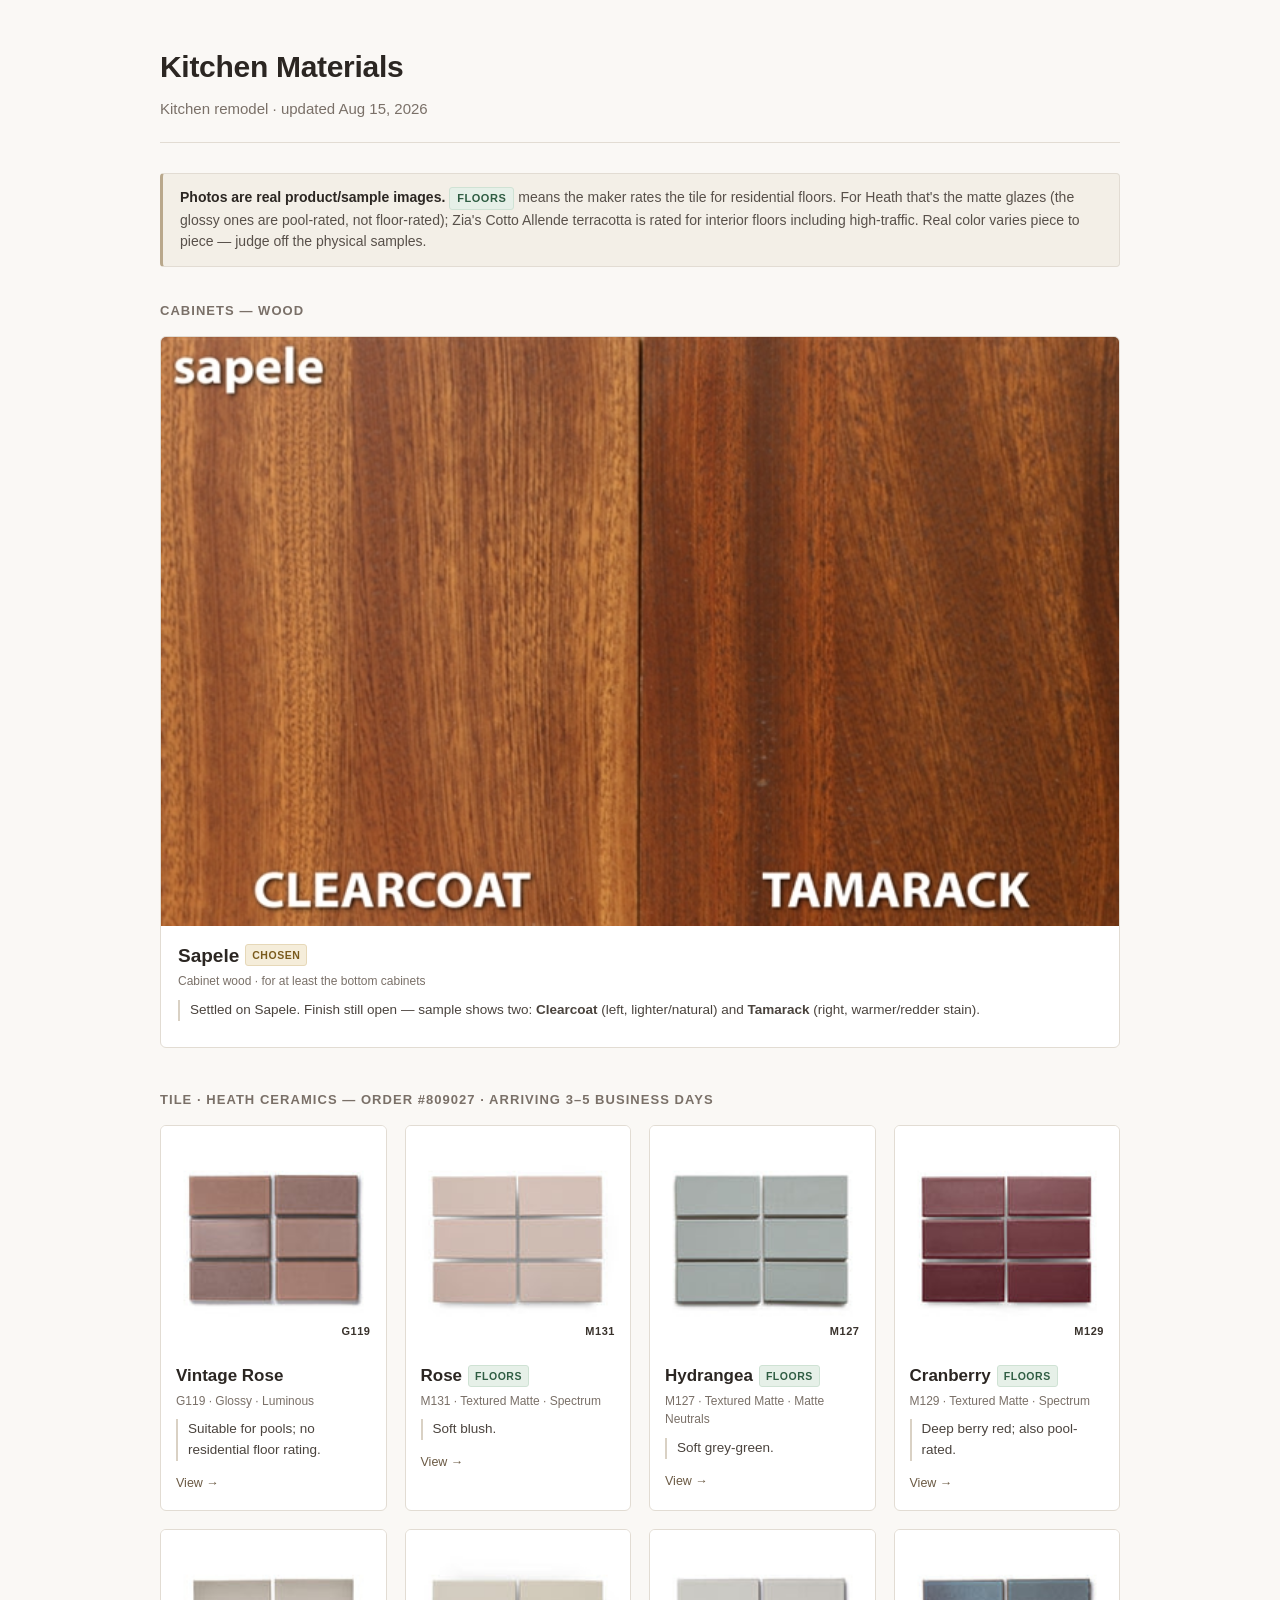
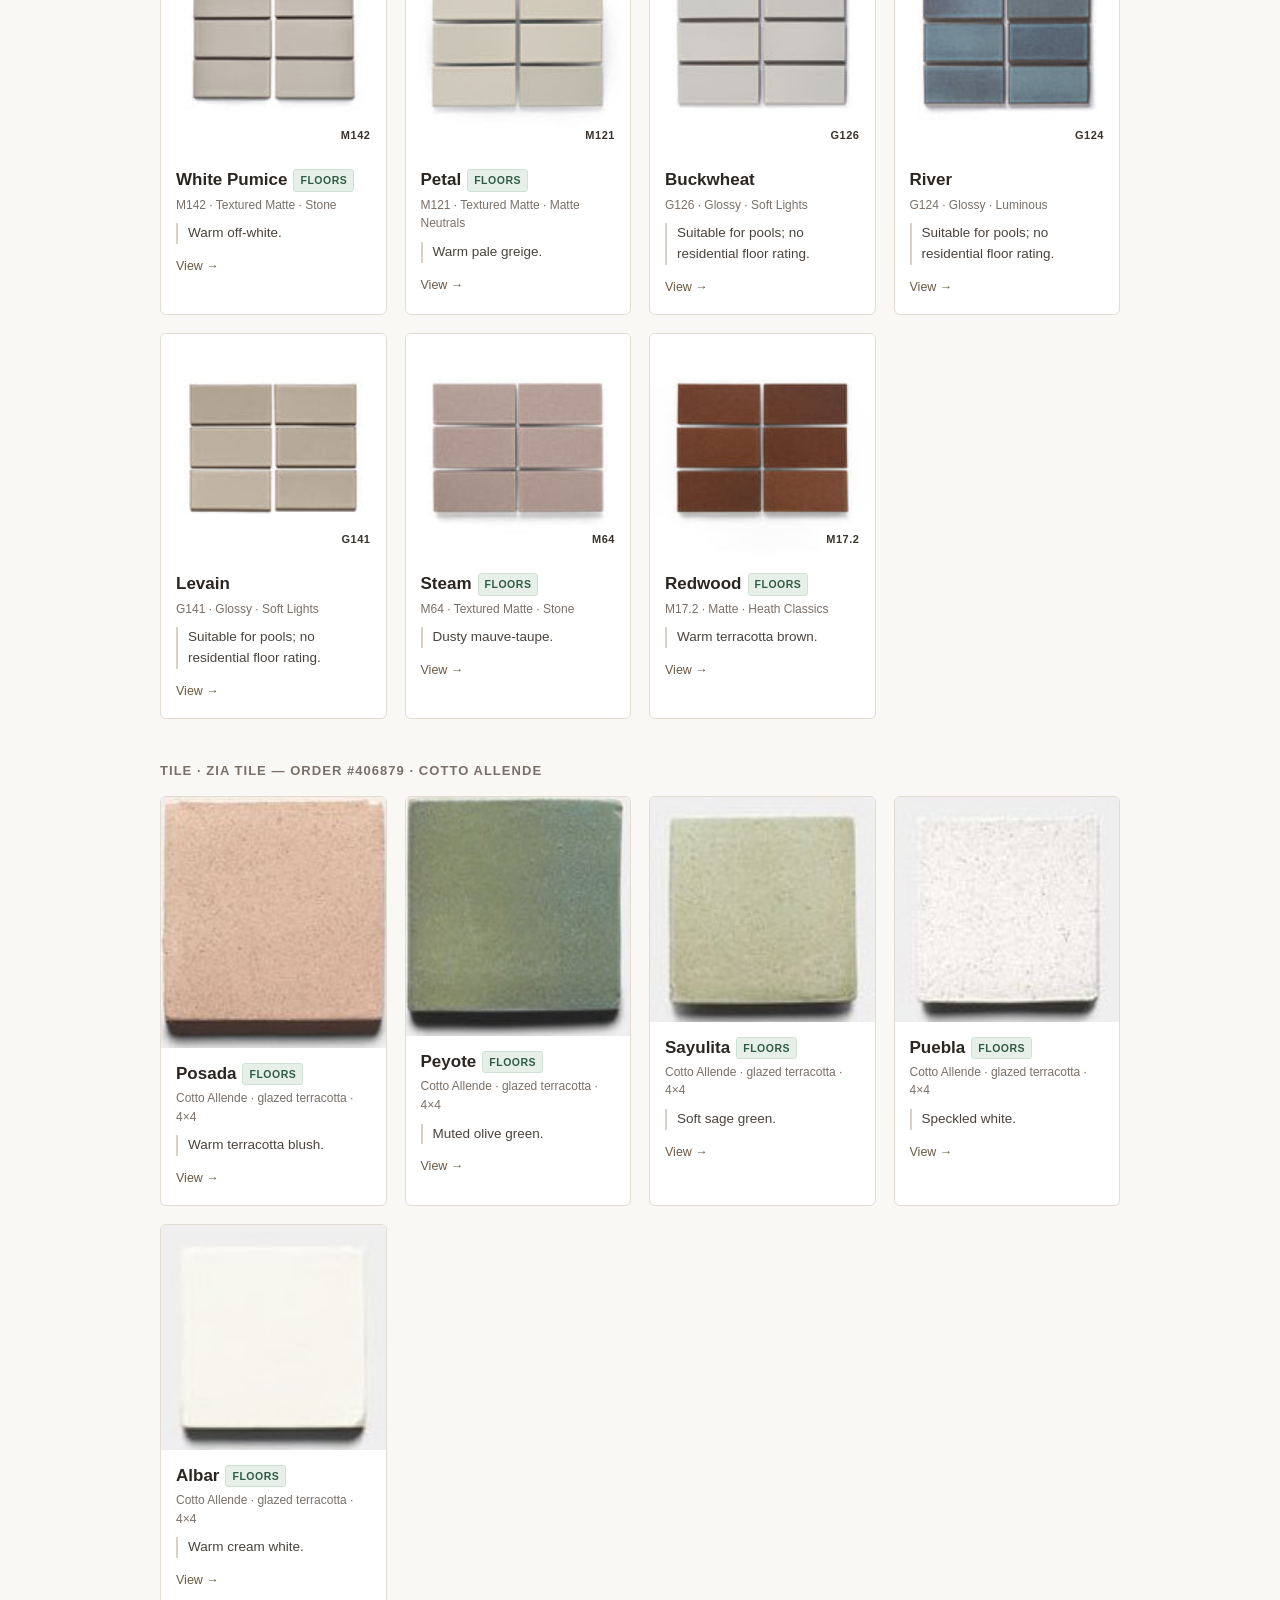
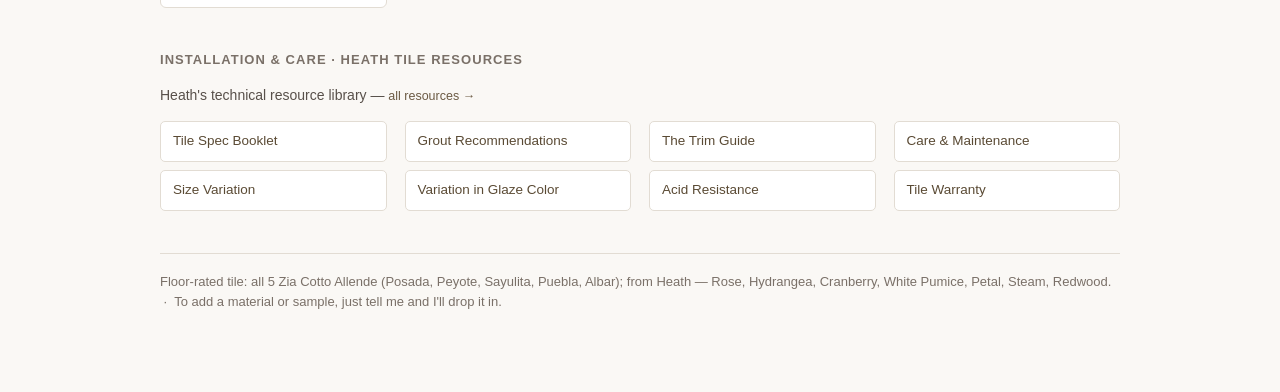
==== index.html @ 1eb3505c "first commit" ====
<!DOCTYPE html>
<html lang="en">
<head>
<meta charset="utf-8">
<meta name="viewport" content="width=device-width, initial-scale=1">
<title>Kitchen Materials — Samples</title>
<style>
  :root { --ink:#2b2622; --muted:#7a7068; --line:#e2dcd3; --bg:#faf8f5; --card:#fff; }
  * { box-sizing:border-box; }
  body { margin:0; padding:44px 24px 80px; background:var(--bg); color:var(--ink);
    font:16px/1.55 -apple-system,BlinkMacSystemFont,"Segoe UI",Helvetica,Arial,sans-serif; }
  .wrap { max-width:960px; margin:0 auto; }
  header { border-bottom:1px solid var(--line); padding-bottom:22px; margin-bottom:30px; }
  h1 { font-size:30px; font-weight:600; letter-spacing:-.01em; margin:0 0 6px; }
  .sub { color:var(--muted); font-size:15px; margin:0; }
  .note { background:#f3efe7; border:1px solid var(--line); border-left:3px solid #b9a88c;
    border-radius:4px; padding:13px 17px; font-size:14px; color:#58504a; margin:0 0 34px; }
  .note strong { color:var(--ink); }
  .legend { display:inline-block; font-size:11px; font-weight:700; letter-spacing:.05em;
    text-transform:uppercase; color:#2f5d43; background:#e6f0e8; border:1px solid #cfe2d4;
    border-radius:3px; padding:2px 7px; }
  h2 { font-size:13px; text-transform:uppercase; letter-spacing:.08em; color:var(--muted);
    font-weight:600; margin:0 0 15px; }
  section { margin-bottom:42px; }
  .grid { display:grid; grid-template-columns:repeat(auto-fill,minmax(210px,1fr)); gap:18px; }
  .card { background:var(--card); border:1px solid var(--line); border-radius:6px; overflow:hidden;
    display:flex; flex-direction:column; }
  .swatch { position:relative; background:#f0ebe3; aspect-ratio:1/1; }
  .swatch img { width:100%; height:100%; object-fit:cover; display:block; }
  .swatch .code { position:absolute; bottom:8px; right:9px; font-size:11px; letter-spacing:.05em;
    font-weight:600; padding:2px 6px; border-radius:3px; background:rgba(255,255,255,.82); color:#3a332d; }
  .body { padding:13px 15px 15px; }
  .name { font-size:17px; font-weight:600; margin:0 0 2px; display:flex; align-items:center; gap:6px; flex-wrap:wrap; }
  .meta { font-size:12px; color:var(--muted); margin:0 0 9px; }
  .why { font-size:13.5px; margin:0 0 9px; padding-left:10px; border-left:2px solid #d9d1c4; color:#4a433d; }
  a.link { font-size:12.5px; color:#6b5a44; text-decoration:none; }
  a.link:hover { text-decoration:underline; }
  .tag-floors { font-size:10.5px; font-weight:700; letter-spacing:.05em; text-transform:uppercase;
    color:#2f5d43; background:#e6f0e8; border:1px solid #cfe2d4; border-radius:3px; padding:2px 6px; }
  .tag-pick { font-size:10.5px; font-weight:700; letter-spacing:.05em; text-transform:uppercase;
    color:#7a5b1e; background:#f5edda; border:1px solid #e6d8b8; border-radius:3px; padding:2px 6px; }
  .cab { background:var(--card); border:1px solid var(--line); border-radius:6px; overflow:hidden; }
  .cab img { width:100%; display:block; }
  .cab .body { padding:15px 17px 17px; }
  .cab .name { font-size:19px; }
  footer { border-top:1px solid var(--line); padding-top:18px; font-size:13px; color:var(--muted); }
  ul.res { list-style:none; margin:0; padding:0; display:grid; grid-template-columns:repeat(auto-fill,minmax(220px,1fr)); gap:8px 18px; }
  ul.res li a { display:block; padding:9px 12px; background:var(--card); border:1px solid var(--line);
    border-radius:5px; font-size:13.5px; color:#5a4a34; text-decoration:none; }
  ul.res li a:hover { border-color:#c9bb9f; background:#fbf8f2; }
</style>
</head>
<body>
<div class="wrap">
  <header>
    <h1>Kitchen Materials</h1>
    <p class="sub">Kitchen remodel · updated Aug 15, 2026</p>
  </header>

  <p class="note">
    <strong>Photos are real product/sample images.</strong>
    <span class="legend">Floors</span> means the maker rates the tile for residential floors. For Heath that's the
    matte glazes (the glossy ones are pool-rated, not floor-rated); Zia's Cotto Allende terracotta is rated for
    interior floors including high-traffic. Real color varies piece to piece — judge off the physical samples.
  </p>

  <section>
    <h2>Cabinets — wood</h2>
    <div class="cab">
      <img src="[data-uri]" alt="Sapele wood in Clearcoat and Tamarack finishes">
      <div class="body">
        <p class="name">Sapele <span class="tag-pick">Chosen</span></p>
        <p class="meta">Cabinet wood · for at least the bottom cabinets</p>
        <p class="why">Settled on Sapele. Finish still open — sample shows two: <strong>Clearcoat</strong> (left,
        lighter/natural) and <strong>Tamarack</strong> (right, warmer/redder stain).</p>
      </div>
    </div>
  </section>

  <section>
    <h2>Tile · Heath Ceramics — order #809027 · arriving 3–5 business days</h2>
    <div class="grid">
      <div class="card">
        <div class="swatch"><img src="[data-uri]" alt="Vintage Rose tile" loading="lazy"><span class="code">G119</span></div>
        <div class="body">
          <p class="name">Vintage Rose </p>
          <p class="meta">G119 · Glossy · Luminous</p>
          <p class="why">Suitable for pools; no residential floor rating.</p>
          <a class="link" href="https://www.heathceramics.com/products/st-g119-vintage-rose-ceramic-tile" target="_blank" rel="noopener">View →</a>
        </div>
      </div>
      <div class="card">
        <div class="swatch"><img src="[data-uri]" alt="Rose tile" loading="lazy"><span class="code">M131</span></div>
        <div class="body">
          <p class="name">Rose <span class="tag-floors">Floors</span></p>
          <p class="meta">M131 · Textured Matte · Spectrum</p>
          <p class="why">Soft blush.</p>
          <a class="link" href="https://www.heathceramics.com/products/m131-rose-ceramic-tile" target="_blank" rel="noopener">View →</a>
        </div>
      </div>
      <div class="card">
        <div class="swatch"><img src="[data-uri]" alt="Hydrangea tile" loading="lazy"><span class="code">M127</span></div>
        <div class="body">
          <p class="name">Hydrangea <span class="tag-floors">Floors</span></p>
          <p class="meta">M127 · Textured Matte · Matte Neutrals</p>
          <p class="why">Soft grey-green.</p>
          <a class="link" href="https://www.heathceramics.com/products/m127-hydrangea-ceramic-tile" target="_blank" rel="noopener">View →</a>
        </div>
      </div>
      <div class="card">
        <div class="swatch"><img src="[data-uri]" alt="Cranberry tile" loading="lazy"><span class="code">M129</span></div>
        <div class="body">
          <p class="name">Cranberry <span class="tag-floors">Floors</span></p>
          <p class="meta">M129 · Textured Matte · Spectrum</p>
          <p class="why">Deep berry red; also pool-rated.</p>
          <a class="link" href="https://www.heathceramics.com/products/m129-cranberry-ceramic-tile" target="_blank" rel="noopener">View →</a>
        </div>
      </div>
      <div class="card">
        <div class="swatch"><img src="[data-uri]" alt="White Pumice tile" loading="lazy"><span class="code">M142</span></div>
        <div class="body">
          <p class="name">White Pumice <span class="tag-floors">Floors</span></p>
          <p class="meta">M142 · Textured Matte · Stone</p>
          <p class="why">Warm off-white.</p>
          <a class="link" href="https://www.heathceramics.com/products/st-m142-white-pumice-ceramic-tile" target="_blank" rel="noopener">View →</a>
        </div>
      </div>
      <div class="card">
        <div class="swatch"><img src="[data-uri]" alt="Petal tile" loading="lazy"><span class="code">M121</span></div>
        <div class="body">
          <p class="name">Petal <span class="tag-floors">Floors</span></p>
          <p class="meta">M121 · Textured Matte · Matte Neutrals</p>
          <p class="why">Warm pale greige.</p>
          <a class="link" href="https://www.heathceramics.com/products/m121-petal-ceramic-tile" target="_blank" rel="noopener">View →</a>
        </div>
      </div>
      <div class="card">
        <div class="swatch"><img src="[data-uri]" alt="Buckwheat tile" loading="lazy"><span class="code">G126</span></div>
        <div class="body">
          <p class="name">Buckwheat </p>
          <p class="meta">G126 · Glossy · Soft Lights</p>
          <p class="why">Suitable for pools; no residential floor rating.</p>
          <a class="link" href="https://www.heathceramics.com/products/st-g126-buckwheat-ceramic-tile" target="_blank" rel="noopener">View →</a>
        </div>
      </div>
      <div class="card">
        <div class="swatch"><img src="[data-uri]" alt="River tile" loading="lazy"><span class="code">G124</span></div>
        <div class="body">
          <p class="name">River </p>
          <p class="meta">G124 · Glossy · Luminous</p>
          <p class="why">Suitable for pools; no residential floor rating.</p>
          <a class="link" href="https://www.heathceramics.com/products/st-g124-river-ceramic-tile" target="_blank" rel="noopener">View →</a>
        </div>
      </div>
      <div class="card">
        <div class="swatch"><img src="[data-uri]" alt="Levain tile" loading="lazy"><span class="code">G141</span></div>
        <div class="body">
          <p class="name">Levain </p>
          <p class="meta">G141 · Glossy · Soft Lights</p>
          <p class="why">Suitable for pools; no residential floor rating.</p>
          <a class="link" href="https://www.heathceramics.com/products/sample-tile-2x4-levain" target="_blank" rel="noopener">View →</a>
        </div>
      </div>
      <div class="card">
        <div class="swatch"><img src="[data-uri]" alt="Steam tile" loading="lazy"><span class="code">M64</span></div>
        <div class="body">
          <p class="name">Steam <span class="tag-floors">Floors</span></p>
          <p class="meta">M64 · Textured Matte · Stone</p>
          <p class="why">Dusty mauve-taupe.</p>
          <a class="link" href="https://www.heathceramics.com/products/sample-tile-2x4-steam-ceramic-tile" target="_blank" rel="noopener">View →</a>
        </div>
      </div>
      <div class="card">
        <div class="swatch"><img src="[data-uri]" alt="Redwood tile" loading="lazy"><span class="code">M17.2</span></div>
        <div class="body">
          <p class="name">Redwood <span class="tag-floors">Floors</span></p>
          <p class="meta">M17.2 · Matte · Heath Classics</p>
          <p class="why">Warm terracotta brown.</p>
          <a class="link" href="https://www.heathceramics.com/products/m17-2-redwood-ceramic-tile" target="_blank" rel="noopener">View →</a>
        </div>
      </div>
    </div>
  </section>

  <section>
    <h2>Tile · Zia Tile — order #406879 · Cotto Allende</h2>
    <div class="grid">
      <div class="card">
        <div class="swatch"><img src="[data-uri]" alt="Posada tile" loading="lazy"></div>
        <div class="body">
          <p class="name">Posada <span class="tag-floors">Floors</span></p>
          <p class="meta">Cotto Allende · glazed terracotta · 4×4</p>
          <p class="why">Warm terracotta blush.</p>
          <a class="link" href="https://ziatile.com/products/posada-4x4" target="_blank" rel="noopener">View →</a>
        </div>
      </div>
      <div class="card">
        <div class="swatch"><img src="[data-uri]" alt="Peyote tile" loading="lazy"></div>
        <div class="body">
          <p class="name">Peyote <span class="tag-floors">Floors</span></p>
          <p class="meta">Cotto Allende · glazed terracotta · 4×4</p>
          <p class="why">Muted olive green.</p>
          <a class="link" href="https://ziatile.com/products/peyote-4x4" target="_blank" rel="noopener">View →</a>
        </div>
      </div>
      <div class="card">
        <div class="swatch"><img src="[data-uri]" alt="Sayulita tile" loading="lazy"></div>
        <div class="body">
          <p class="name">Sayulita <span class="tag-floors">Floors</span></p>
          <p class="meta">Cotto Allende · glazed terracotta · 4×4</p>
          <p class="why">Soft sage green.</p>
          <a class="link" href="https://ziatile.com/products/sayulita-4x4" target="_blank" rel="noopener">View →</a>
        </div>
      </div>
      <div class="card">
        <div class="swatch"><img src="[data-uri]" alt="Puebla tile" loading="lazy"></div>
        <div class="body">
          <p class="name">Puebla <span class="tag-floors">Floors</span></p>
          <p class="meta">Cotto Allende · glazed terracotta · 4×4</p>
          <p class="why">Speckled white.</p>
          <a class="link" href="https://ziatile.com/products/puebla-4x4" target="_blank" rel="noopener">View →</a>
        </div>
      </div>
      <div class="card">
        <div class="swatch"><img src="[data-uri]" alt="Albar tile" loading="lazy"></div>
        <div class="body">
          <p class="name">Albar <span class="tag-floors">Floors</span></p>
          <p class="meta">Cotto Allende · glazed terracotta · 4×4</p>
          <p class="why">Warm cream white.</p>
          <a class="link" href="https://ziatile.com/products/albar-4x4" target="_blank" rel="noopener">View →</a>
        </div>
      </div>
    </div>
  </section>

  <section>
    <h2>Installation &amp; care · Heath tile resources</h2>
    <p class="why" style="border:0;padding:0;margin:0 0 14px;color:#58504a;font-size:14px;">
      Heath's technical resource library —
      <a class="link" href="https://www.heathceramics.com/pages/heath-tile-resources" target="_blank" rel="noopener">all resources →</a>
    </p>
    <ul class="res">
      <li><a href="https://cdn.shopify.com/s/files/1/2116/7717/files/TileSpecBooklet-05_2026-YC_1.pdf" target="_blank" rel="noopener">Tile Spec Booklet</a></li>
      <li><a href="https://cdn.shopify.com/s/files/1/2116/7717/files/CEP-Grout-Recommendations-2026_YC-V2.pdf" target="_blank" rel="noopener">Grout Recommendations</a></li>
      <li><a href="https://cdn.shopify.com/s/files/1/2116/7717/files/Heath_Tile_CEP-The_Trim_Guide.pdf" target="_blank" rel="noopener">The Trim Guide</a></li>
      <li><a href="https://cdn.shopify.com/s/files/1/2116/7717/files/CEP-Care-Maintenance-2026_YC.pdf" target="_blank" rel="noopener">Care &amp; Maintenance</a></li>
      <li><a href="https://cdn.shopify.com/s/files/1/2116/7717/files/CEP-Size-Variation-2026_YC.pdf" target="_blank" rel="noopener">Size Variation</a></li>
      <li><a href="https://cdn.shopify.com/s/files/1/2116/7717/files/Heath_Tile_CEP-Variation_in_Glaze_Color.pdf" target="_blank" rel="noopener">Variation in Glaze Color</a></li>
      <li><a href="https://cdn.shopify.com/s/files/1/2116/7717/files/Heath_Tile_CEP-Acid_Resistance.pdf" target="_blank" rel="noopener">Acid Resistance</a></li>
      <li><a href="https://cdn.shopify.com/s/files/1/2116/7717/files/CEP-Tile-Warranty-2026_YC-V2.pdf" target="_blank" rel="noopener">Tile Warranty</a></li>
    </ul>
  </section>

  <footer>
    Floor-rated tile: all 5 Zia Cotto Allende (Posada, Peyote, Sayulita, Puebla, Albar); from Heath — Rose, Hydrangea, Cranberry, White Pumice, Petal, Steam, Redwood.
    &nbsp;·&nbsp; To add a material or sample, just tell me and I'll drop it in.
  </footer>
</div>
</body>
</html>
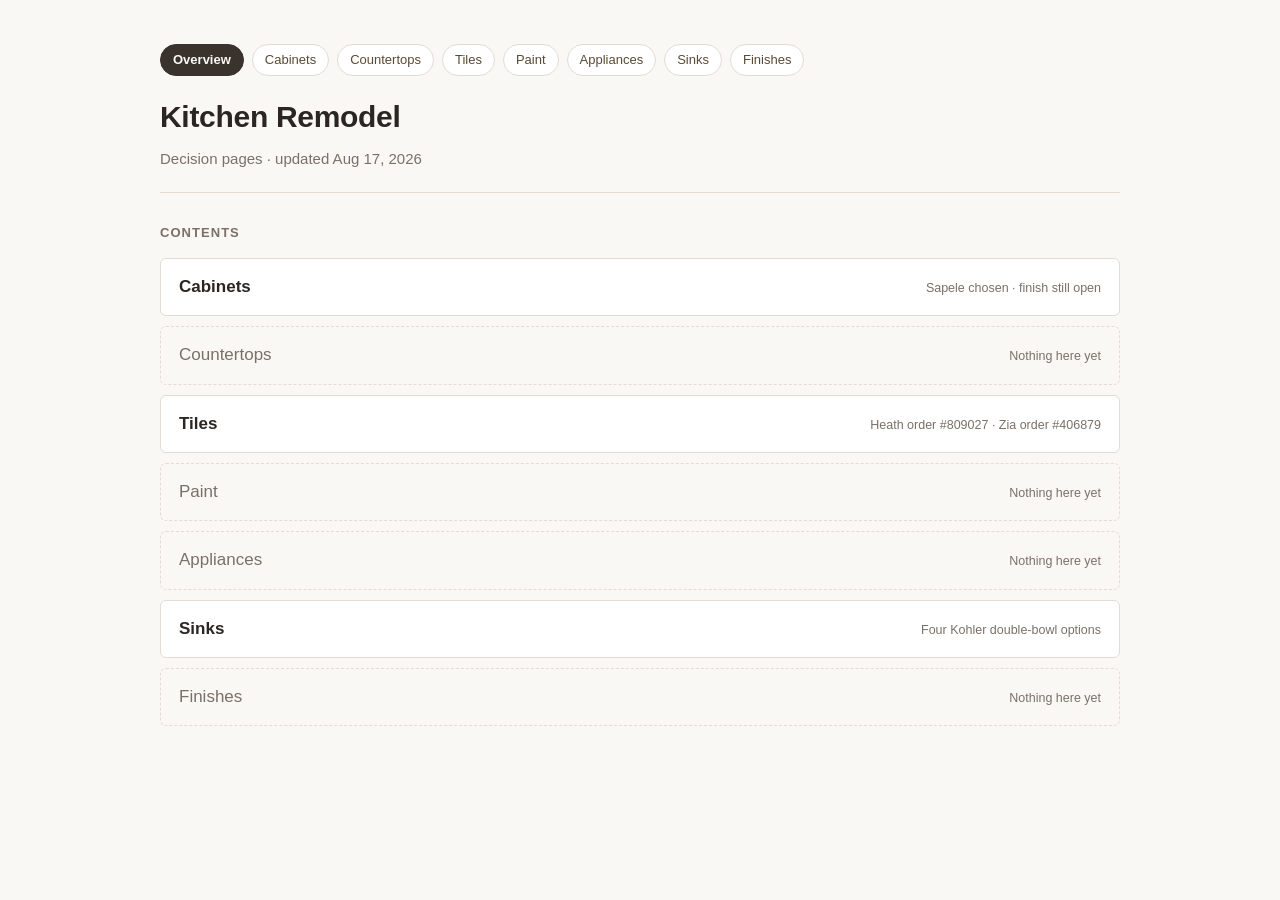
==== commit 125c0979: "Restructure into multi-page site with shared nav and TOC overview - index.html is now a table of con" ====
--- a/index.html
+++ b/index.html
@@ -1,260 +1,32 @@
 <!DOCTYPE html>
 <html lang="en">
 <head>
-<meta charset="utf-8">
-<meta name="viewport" content="width=device-width, initial-scale=1">
-<title>Kitchen Materials — Samples</title>
-<style>
-  :root { --ink:#2b2622; --muted:#7a7068; --line:#e2dcd3; --bg:#faf8f5; --card:#fff; }
-  * { box-sizing:border-box; }
-  body { margin:0; padding:44px 24px 80px; background:var(--bg); color:var(--ink);
-    font:16px/1.55 -apple-system,BlinkMacSystemFont,"Segoe UI",Helvetica,Arial,sans-serif; }
-  .wrap { max-width:960px; margin:0 auto; }
-  header { border-bottom:1px solid var(--line); padding-bottom:22px; margin-bottom:30px; }
-  h1 { font-size:30px; font-weight:600; letter-spacing:-.01em; margin:0 0 6px; }
-  .sub { color:var(--muted); font-size:15px; margin:0; }
-  .note { background:#f3efe7; border:1px solid var(--line); border-left:3px solid #b9a88c;
-    border-radius:4px; padding:13px 17px; font-size:14px; color:#58504a; margin:0 0 34px; }
-  .note strong { color:var(--ink); }
-  .legend { display:inline-block; font-size:11px; font-weight:700; letter-spacing:.05em;
-    text-transform:uppercase; color:#2f5d43; background:#e6f0e8; border:1px solid #cfe2d4;
-    border-radius:3px; padding:2px 7px; }
-  h2 { font-size:13px; text-transform:uppercase; letter-spacing:.08em; color:var(--muted);
-    font-weight:600; margin:0 0 15px; }
-  section { margin-bottom:42px; }
-  .grid { display:grid; grid-template-columns:repeat(auto-fill,minmax(210px,1fr)); gap:18px; }
-  .card { background:var(--card); border:1px solid var(--line); border-radius:6px; overflow:hidden;
-    display:flex; flex-direction:column; }
-  .swatch { position:relative; background:#f0ebe3; aspect-ratio:1/1; }
-  .swatch img { width:100%; height:100%; object-fit:cover; display:block; }
-  .swatch .code { position:absolute; bottom:8px; right:9px; font-size:11px; letter-spacing:.05em;
-    font-weight:600; padding:2px 6px; border-radius:3px; background:rgba(255,255,255,.82); color:#3a332d; }
-  .body { padding:13px 15px 15px; }
-  .name { font-size:17px; font-weight:600; margin:0 0 2px; display:flex; align-items:center; gap:6px; flex-wrap:wrap; }
-  .meta { font-size:12px; color:var(--muted); margin:0 0 9px; }
-  .why { font-size:13.5px; margin:0 0 9px; padding-left:10px; border-left:2px solid #d9d1c4; color:#4a433d; }
-  a.link { font-size:12.5px; color:#6b5a44; text-decoration:none; }
-  a.link:hover { text-decoration:underline; }
-  .tag-floors { font-size:10.5px; font-weight:700; letter-spacing:.05em; text-transform:uppercase;
-    color:#2f5d43; background:#e6f0e8; border:1px solid #cfe2d4; border-radius:3px; padding:2px 6px; }
-  .tag-pick { font-size:10.5px; font-weight:700; letter-spacing:.05em; text-transform:uppercase;
-    color:#7a5b1e; background:#f5edda; border:1px solid #e6d8b8; border-radius:3px; padding:2px 6px; }
-  .cab { background:var(--card); border:1px solid var(--line); border-radius:6px; overflow:hidden; }
-  .cab img { width:100%; display:block; }
-  .cab .body { padding:15px 17px 17px; }
-  .cab .name { font-size:19px; }
-  footer { border-top:1px solid var(--line); padding-top:18px; font-size:13px; color:var(--muted); }
-  ul.res { list-style:none; margin:0; padding:0; display:grid; grid-template-columns:repeat(auto-fill,minmax(220px,1fr)); gap:8px 18px; }
-  ul.res li a { display:block; padding:9px 12px; background:var(--card); border:1px solid var(--line);
-    border-radius:5px; font-size:13.5px; color:#5a4a34; text-decoration:none; }
-  ul.res li a:hover { border-color:#c9bb9f; background:#fbf8f2; }
-</style>
+<meta charset="UTF-8">
+<meta name="viewport" content="width=device-width, initial-scale=1.0">
+<title>Kitchen Remodel — Overview</title>
+<link rel="stylesheet" href="assets/site.css">
+<script src="assets/nav.js" defer></script>
 </head>
 <body>
 <div class="wrap">
   <header>
-    <h1>Kitchen Materials</h1>
-    <p class="sub">Kitchen remodel · updated Aug 15, 2026</p>
+    <nav id="site-nav" class="site-nav"></nav>
+    <h1>Kitchen Remodel</h1>
+    <p class="sub">Decision pages · updated Aug 17, 2026</p>
   </header>
 
-  <p class="note">
-    <strong>Photos are real product/sample images.</strong>
-    <span class="legend">Floors</span> means the maker rates the tile for residential floors. For Heath that's the
-    matte glazes (the glossy ones are pool-rated, not floor-rated); Zia's Cotto Allende terracotta is rated for
-    interior floors including high-traffic. Real color varies piece to piece — judge off the physical samples.
-  </p>
-
   <section>
-    <h2>Cabinets — wood</h2>
-    <div class="cab">
-      <img src="[data-uri]" alt="Sapele wood in Clearcoat and Tamarack finishes">
-      <div class="body">
-        <p class="name">Sapele <span class="tag-pick">Chosen</span></p>
-        <p class="meta">Cabinet wood · for at least the bottom cabinets</p>
-        <p class="why">Settled on Sapele. Finish still open — sample shows two: <strong>Clearcoat</strong> (left,
-        lighter/natural) and <strong>Tamarack</strong> (right, warmer/redder stain).</p>
-      </div>
-    </div>
-  </section>
-
-  <section>
-    <h2>Tile · Heath Ceramics — order #809027 · arriving 3–5 business days</h2>
-    <div class="grid">
-      <div class="card">
-        <div class="swatch"><img src="[data-uri]" alt="Vintage Rose tile" loading="lazy"><span class="code">G119</span></div>
-        <div class="body">
-          <p class="name">Vintage Rose </p>
-          <p class="meta">G119 · Glossy · Luminous</p>
-          <p class="why">Suitable for pools; no residential floor rating.</p>
-          <a class="link" href="https://www.heathceramics.com/products/st-g119-vintage-rose-ceramic-tile" target="_blank" rel="noopener">View →</a>
-        </div>
-      </div>
-      <div class="card">
-        <div class="swatch"><img src="[data-uri]" alt="Rose tile" loading="lazy"><span class="code">M131</span></div>
-        <div class="body">
-          <p class="name">Rose <span class="tag-floors">Floors</span></p>
-          <p class="meta">M131 · Textured Matte · Spectrum</p>
-          <p class="why">Soft blush.</p>
-          <a class="link" href="https://www.heathceramics.com/products/m131-rose-ceramic-tile" target="_blank" rel="noopener">View →</a>
-        </div>
-      </div>
-      <div class="card">
-        <div class="swatch"><img src="[data-uri]" alt="Hydrangea tile" loading="lazy"><span class="code">M127</span></div>
-        <div class="body">
-          <p class="name">Hydrangea <span class="tag-floors">Floors</span></p>
-          <p class="meta">M127 · Textured Matte · Matte Neutrals</p>
-          <p class="why">Soft grey-green.</p>
-          <a class="link" href="https://www.heathceramics.com/products/m127-hydrangea-ceramic-tile" target="_blank" rel="noopener">View →</a>
-        </div>
-      </div>
-      <div class="card">
-        <div class="swatch"><img src="[data-uri]" alt="Cranberry tile" loading="lazy"><span class="code">M129</span></div>
-        <div class="body">
-          <p class="name">Cranberry <span class="tag-floors">Floors</span></p>
-          <p class="meta">M129 · Textured Matte · Spectrum</p>
-          <p class="why">Deep berry red; also pool-rated.</p>
-          <a class="link" href="https://www.heathceramics.com/products/m129-cranberry-ceramic-tile" target="_blank" rel="noopener">View →</a>
-        </div>
-      </div>
-      <div class="card">
-        <div class="swatch"><img src="[data-uri]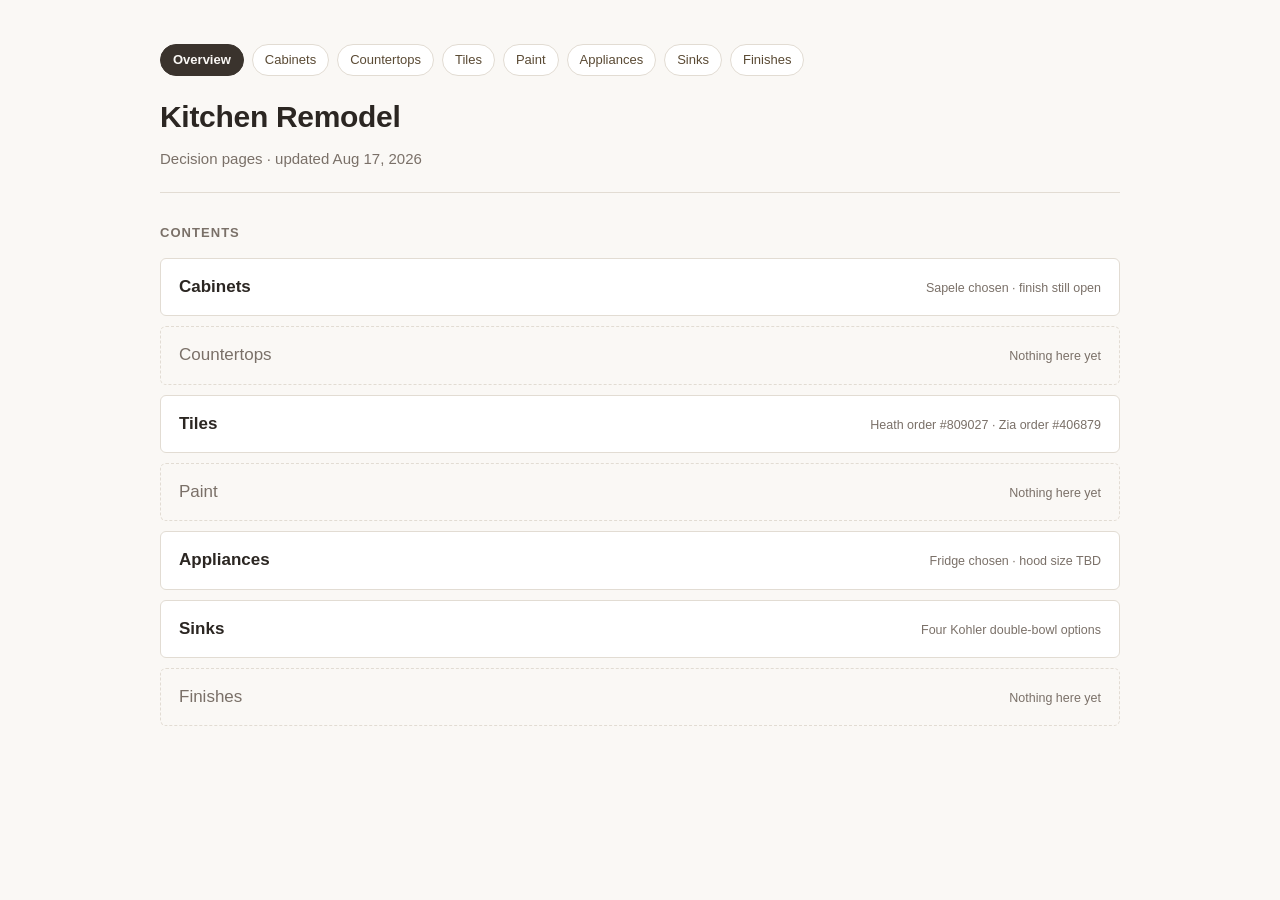
==== commit 527bd99d: "Fill in appliances page: Sub-Zero fridge (chosen) and F&P hood - Sub-Zero CL50S 42" Classic Side-by-" ====
--- a/index.html
+++ b/index.html
@@ -22,7 +22,7 @@
       <li><a href="countertops.html" class="empty"><span class="t">Countertops</span><span class="s">Nothing here yet</span></a></li>
       <li><a href="tiles.html"><span class="t">Tiles</span><span class="s">Heath order #809027 · Zia order #406879</span></a></li>
       <li><a href="paint.html" class="empty"><span class="t">Paint</span><span class="s">Nothing here yet</span></a></li>
-      <li><a href="appliances.html" class="empty"><span class="t">Appliances</span><span class="s">Nothing here yet</span></a></li>
+      <li><a href="appliances.html"><span class="t">Appliances</span><span class="s">Fridge chosen · hood size TBD</span></a></li>
       <li><a href="sinks.html"><span class="t">Sinks</span><span class="s">Four Kohler double-bowl options</span></a></li>
       <li><a href="finishes.html" class="empty"><span class="t">Finishes</span><span class="s">Nothing here yet</span></a></li>
     </ul>
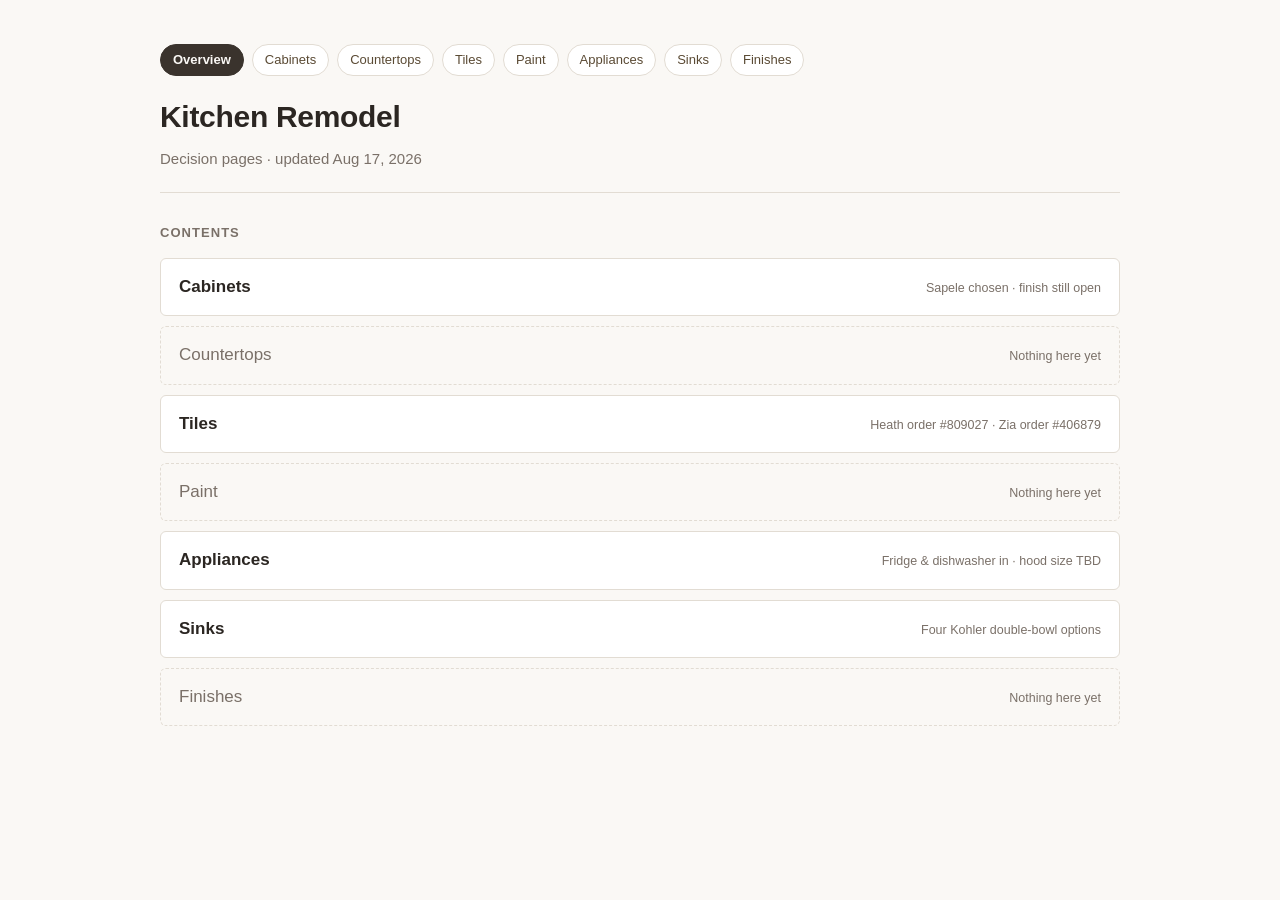
==== commit f9d23cdf: "Add Cove DW51 panel-ready dishwasher; sharpen fridge specs - Cove 24" ADA height dishwasher (DW2451/" ====
--- a/index.html
+++ b/index.html
@@ -22,7 +22,7 @@
       <li><a href="countertops.html" class="empty"><span class="t">Countertops</span><span class="s">Nothing here yet</span></a></li>
       <li><a href="tiles.html"><span class="t">Tiles</span><span class="s">Heath order #809027 · Zia order #406879</span></a></li>
       <li><a href="paint.html" class="empty"><span class="t">Paint</span><span class="s">Nothing here yet</span></a></li>
-      <li><a href="appliances.html"><span class="t">Appliances</span><span class="s">Fridge chosen · hood size TBD</span></a></li>
+      <li><a href="appliances.html"><span class="t">Appliances</span><span class="s">Fridge &amp; dishwasher in · hood size TBD</span></a></li>
       <li><a href="sinks.html"><span class="t">Sinks</span><span class="s">Four Kohler double-bowl options</span></a></li>
       <li><a href="finishes.html" class="empty"><span class="t">Finishes</span><span class="s">Nothing here yet</span></a></li>
     </ul>
--- a/assets/site.css
+++ b/assets/site.css
@@ -62,6 +62,17 @@
 .tag-green, .tag-floors, .tag-under, .legend { color:#2f5d43; background:#e6f0e8; border-color:#cfe2d4; }
 .legend { display:inline-block; font-size:11px; padding:2px 7px; }
 
+/* Horizontal card — image left, details right. Use with .stack instead of
+   .grid on pages that only have a card or two per section. */
+.stack { display:flex; flex-direction:column; gap:18px; }
+.card.wide { flex-direction:row; }
+.card.wide .swatch { flex:0 0 230px; aspect-ratio:auto; min-height:230px; }
+.card.wide .body { flex:1; padding:16px 19px; }
+@media (max-width:560px) {
+  .card.wide { flex-direction:column; }
+  .card.wide .swatch { flex:none; }
+}
+
 /* Wide card (full-width image, e.g. cabinets) */
 .cab { background:var(--card); border:1px solid var(--line); border-radius:6px; overflow:hidden; }
 .cab img { width:100%; display:block; }
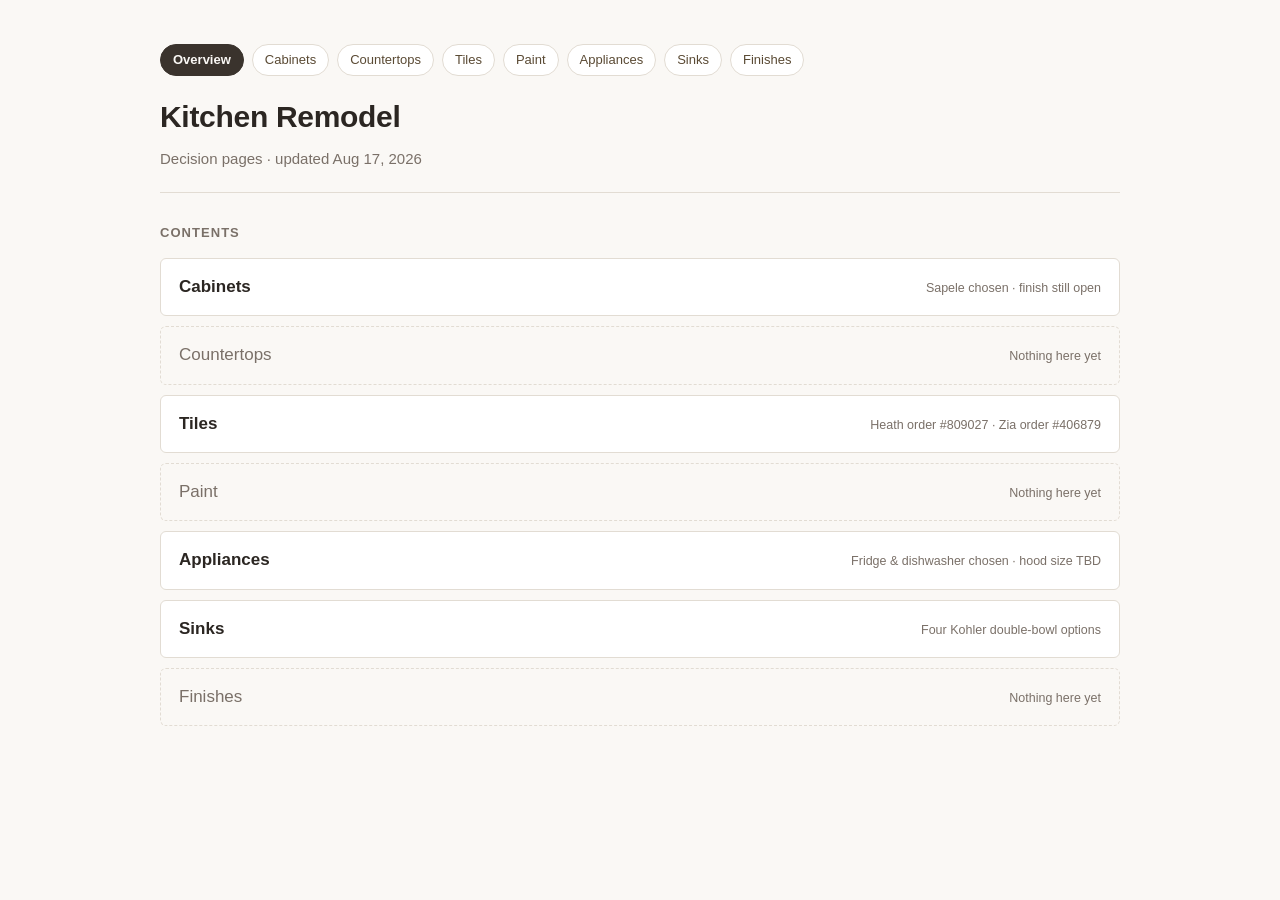
==== commit 9cb7e94a: "Mark the Cove dishwasher as chosen Co-Authored-By: Claude Fable 5 <noreply@anthropic.com>" ====
--- a/index.html
+++ b/index.html
@@ -22,7 +22,7 @@
       <li><a href="countertops.html" class="empty"><span class="t">Countertops</span><span class="s">Nothing here yet</span></a></li>
       <li><a href="tiles.html"><span class="t">Tiles</span><span class="s">Heath order #809027 · Zia order #406879</span></a></li>
       <li><a href="paint.html" class="empty"><span class="t">Paint</span><span class="s">Nothing here yet</span></a></li>
-      <li><a href="appliances.html"><span class="t">Appliances</span><span class="s">Fridge &amp; dishwasher in · hood size TBD</span></a></li>
+      <li><a href="appliances.html"><span class="t">Appliances</span><span class="s">Fridge &amp; dishwasher chosen · hood size TBD</span></a></li>
       <li><a href="sinks.html"><span class="t">Sinks</span><span class="s">Four Kohler double-bowl options</span></a></li>
       <li><a href="finishes.html" class="empty"><span class="t">Finishes</span><span class="s">Nothing here yet</span></a></li>
     </ul>
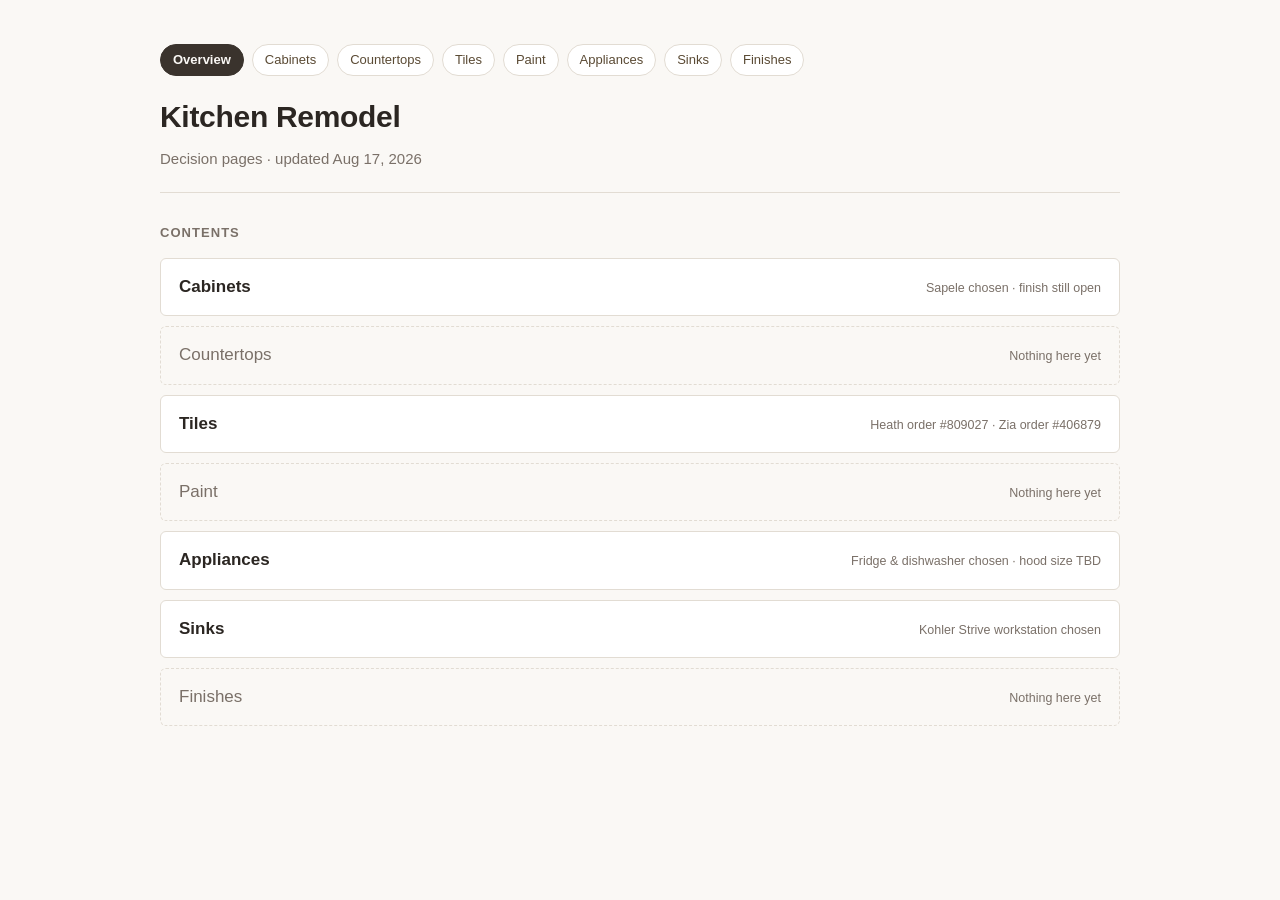
==== commit 52477e17: "Choose Kohler K-33662 Strive workstation sink - New Chosen section leads the page with the 32" singl" ====
--- a/index.html
+++ b/index.html
@@ -23,7 +23,7 @@
       <li><a href="tiles.html"><span class="t">Tiles</span><span class="s">Heath order #809027 · Zia order #406879</span></a></li>
       <li><a href="paint.html" class="empty"><span class="t">Paint</span><span class="s">Nothing here yet</span></a></li>
       <li><a href="appliances.html"><span class="t">Appliances</span><span class="s">Fridge &amp; dishwasher chosen · hood size TBD</span></a></li>
-      <li><a href="sinks.html"><span class="t">Sinks</span><span class="s">Four Kohler double-bowl options</span></a></li>
+      <li><a href="sinks.html"><span class="t">Sinks</span><span class="s">Kohler Strive workstation chosen</span></a></li>
       <li><a href="finishes.html" class="empty"><span class="t">Finishes</span><span class="s">Nothing here yet</span></a></li>
     </ul>
   </section>
